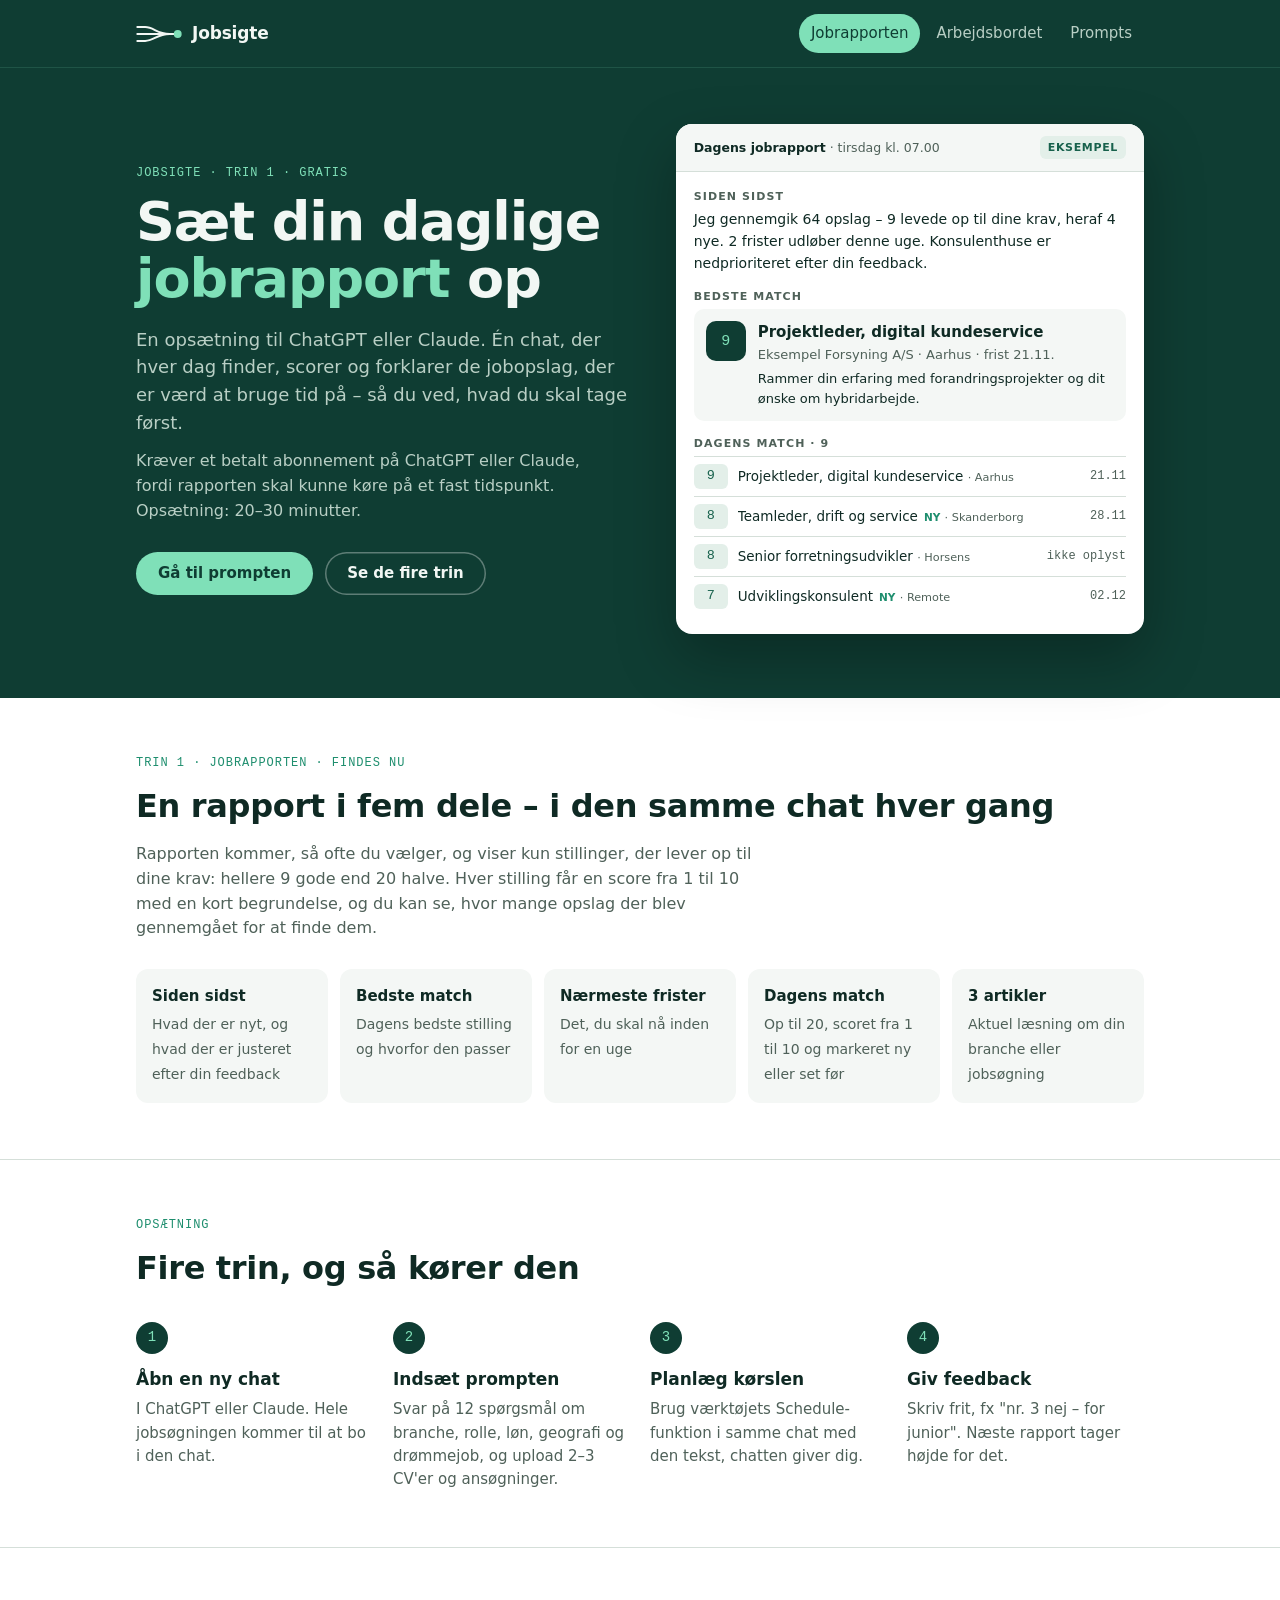
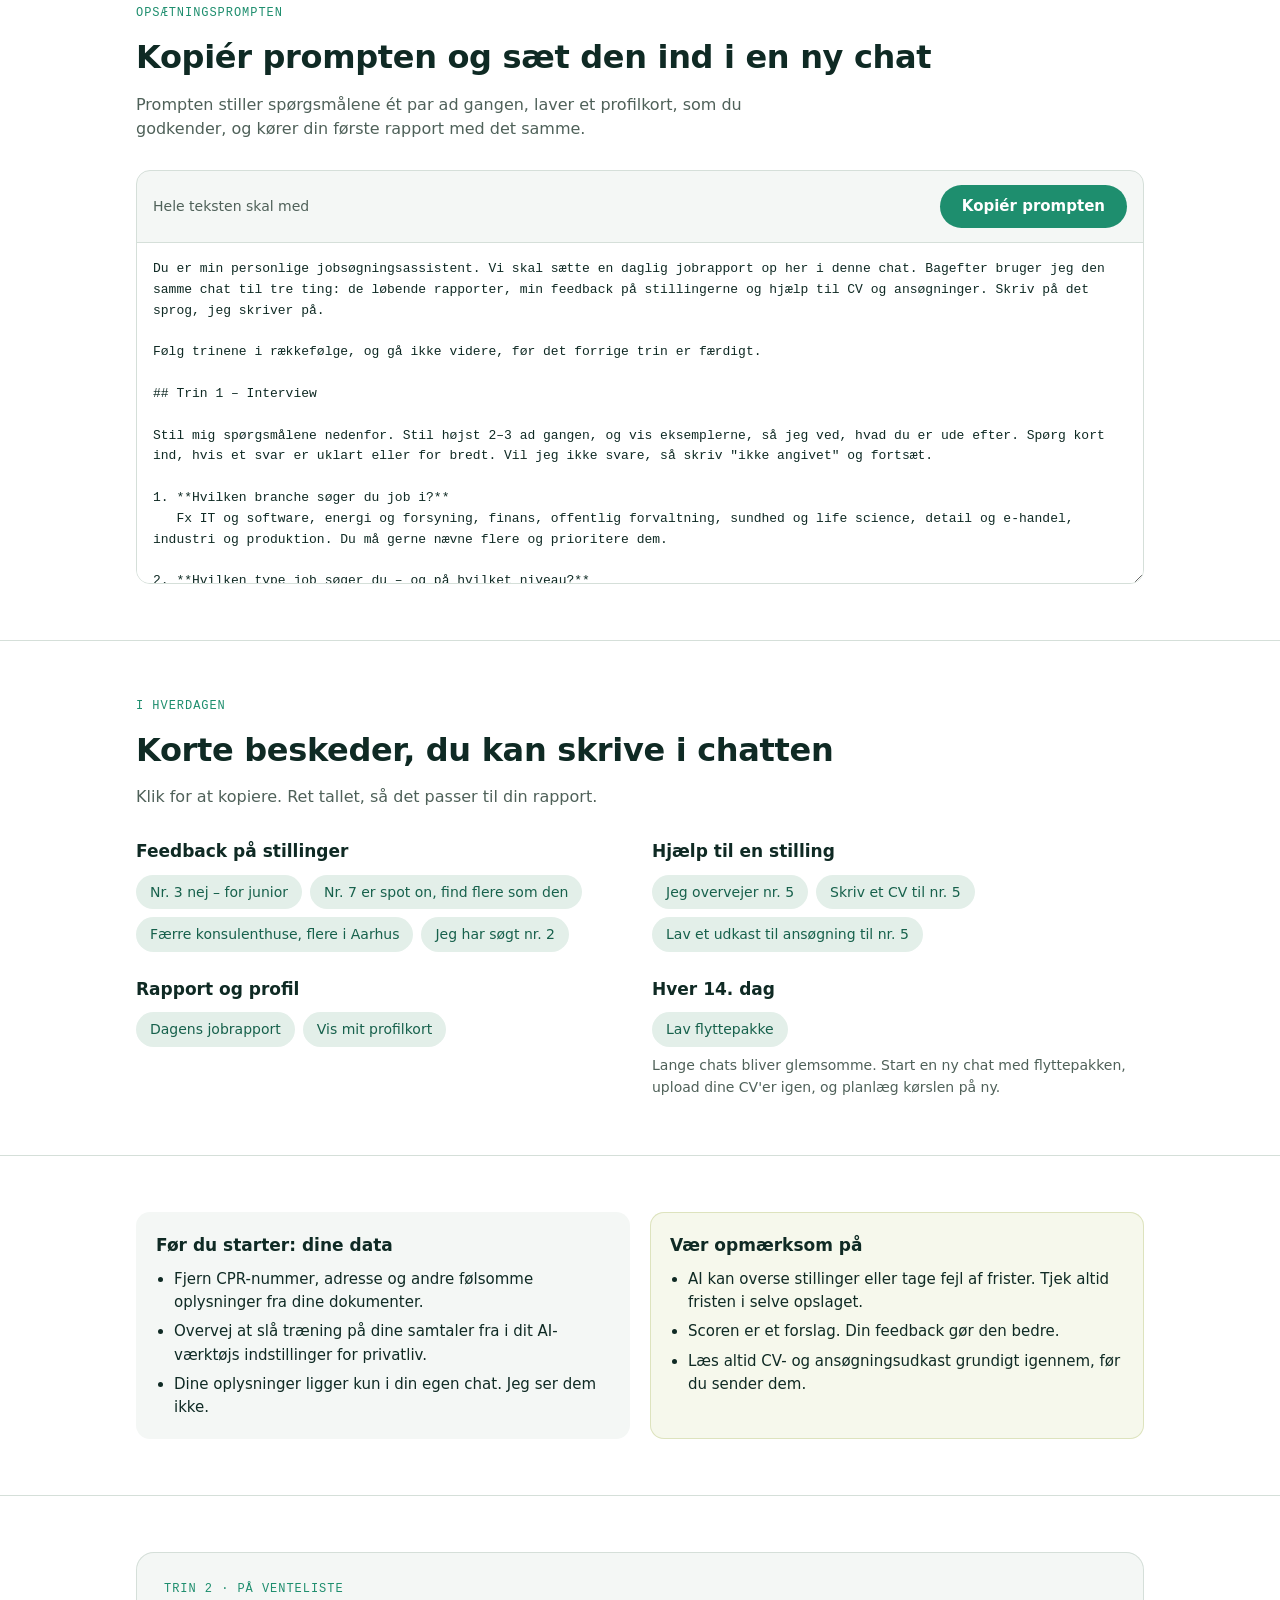
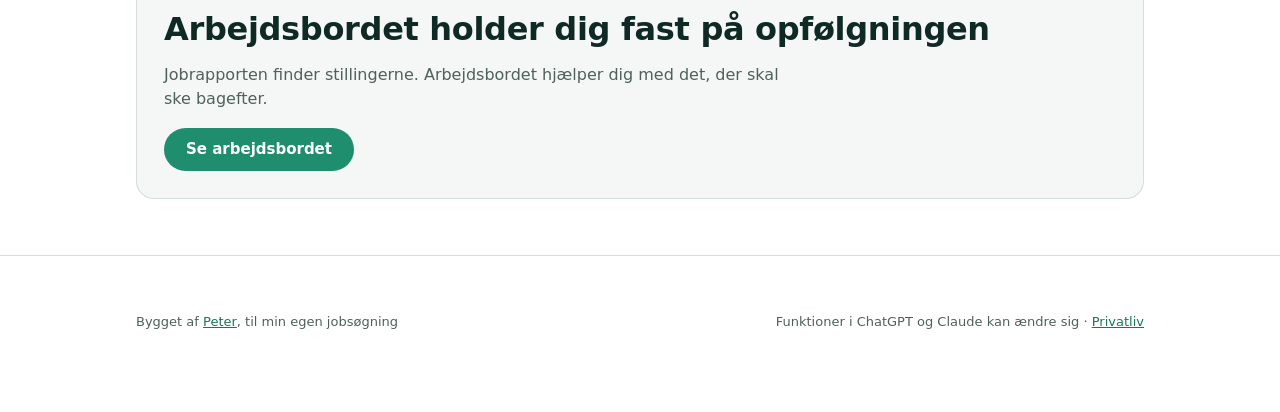
==== jobrapport.html @ df90aee2 "Add files via upload" ====
<!doctype html>
<html lang="da">
<head>
<meta charset="utf-8">
<meta name="viewport" content="width=device-width,initial-scale=1">
<title>Jobrapporten – sæt din daglige jobrapport op i ChatGPT eller Claude</title>
<meta name="description" content="En gratis opsætning til ChatGPT eller Claude, der hver dag finder, scorer og forklarer de jobopslag, der passer til dig.">
<meta property="og:title" content="Jobrapporten – sæt din daglige jobrapport op i ChatGPT eller Claude">
<meta property="og:description" content="En gratis opsætning til ChatGPT eller Claude, der hver dag finder, scorer og forklarer de jobopslag, der passer til dig.">
<meta property="og:image" content="https://jobsigte.dk/deling.png">
<meta property="og:url" content="https://jobsigte.dk/jobrapport.html">
<meta property="og:type" content="website">
<meta name="twitter:card" content="summary_large_image">
<link rel="icon" href="favicon.svg" type="image/svg+xml">
<link rel="preload" href="fonts/Geist-Variable.woff2" as="font" type="font/woff2" crossorigin>
<link rel="stylesheet" href="site.css">
<style>
/* Layout: dark green hero with a sample report card, then calm light sections in one 1040px column */
:root {
  --forest: #0F3D33; --forest-2: #2C4A41; --green: #1E8E6E; --mint: #7FE0B8;
  --sage: #A9C4B8; --mist: #EEF3EF; --line: #D5DFD9; --slate: #43584F;
  --bg: #FFFFFF; --surface: #F4F7F5; --fg: #0F2A24; --muted: #4F6159; --link: #17775B;
  --hero-bg: #0F3D33; --hero-fg: #F2F7F4; --hero-muted: #B9CFC5;
  --card: #FFFFFF; --card-fg: #0F2A24; --chip: #E3EFE9; --chip-fg: #17614C;
  --warn-bg: #F6F8EC; --warn-line: #DDE3BE;
}
@media (prefers-color-scheme: dark) { :root:not([data-theme="light"]) {
  --bg: #0B1915; --surface: #11241F; --fg: #E6EFEA; --muted: #A3B8AE; --link: #7FE0B8; --line: #24423A;
  --hero-bg: #0A2C25; --hero-fg: #F2F7F4; --hero-muted: #A9C4B8;
  --card: #132A24; --card-fg: #E6EFEA; --chip: #1B3A32; --chip-fg: #9FE8C9;
  --warn-bg: #1C2618; --warn-line: #39472A; color-scheme: dark } }
:root[data-theme="dark"] {
  --bg: #0B1915; --surface: #11241F; --fg: #E6EFEA; --muted: #A3B8AE; --link: #7FE0B8; --line: #24423A;
  --hero-bg: #0A2C25; --hero-fg: #F2F7F4; --hero-muted: #A9C4B8;
  --card: #132A24; --card-fg: #E6EFEA; --chip: #1B3A32; --chip-fg: #9FE8C9;
  --warn-bg: #1C2618; --warn-line: #39472A; color-scheme: dark }

* { box-sizing: border-box; }
body { background: var(--bg); color: var(--fg); font-family: var(--body); font-size: 16px; line-height: 1.55; }
a { color: var(--link); }
.wrap { max-width: 1040px; margin: 0 auto; padding-left: max(16px, env(safe-area-inset-left, 0px)); padding-right: max(16px, env(safe-area-inset-right, 0px)); }
h1, h2, h3 { font-family: var(--display); text-wrap: balance; margin: 0; }
h2 { font-size: clamp(24px, 3.2vw, 32px); font-weight: 650; letter-spacing: -0.01em; }
h3 { font-size: 17px; font-weight: 600; }
p { margin: 0; }
.eyebrow { font-family: var(--mono); font-size: 12px; font-weight: 400; letter-spacing: .08em; text-transform: uppercase; color: var(--green); }
.lead { color: var(--muted); max-width: 62ch; }
section { padding-block: 56px; }
section + section { border-top: 1px solid var(--line); }
.head { display: grid; gap: 10px; margin-bottom: 28px; }

/* hero */
.hero { background: var(--hero-bg); color: var(--hero-fg); }
.hero .wrap { padding-block: 56px 64px; display: grid; grid-template-columns: 1.05fr 1fr; gap: 48px; align-items: center; }
.hero .eyebrow { color: var(--mint); }
.hero h1 { font-size: clamp(34px, 5vw, 54px); line-height: 1.05; font-weight: 700; letter-spacing: -0.02em; margin: 12px 0 18px; }
.hero h1 em { font-style: normal; color: var(--mint); }
.hero p.sub { color: var(--hero-muted); font-size: 18px; max-width: 46ch; }
.ctas { display: flex; flex-wrap: wrap; gap: 12px; margin-top: 28px; }
.btn { font: 600 15px/1 var(--body); border-radius: 999px; padding: 14px 22px; border: 0; cursor: pointer; text-decoration: none; display: inline-flex; align-items: center; gap: 8px; }
.btn:focus-visible, .chipbtn:focus-visible, summary:focus-visible { outline: 3px solid var(--mint); outline-offset: 2px; }
.btn.primary { background: var(--mint); color: #0F3D33; }
.btn.primary:hover { background: #9BE9C8; }
.btn.ghost { background: transparent; color: var(--hero-fg); box-shadow: inset 0 0 0 1.5px rgba(242,247,244,.35); }
.btn.ghost:hover { box-shadow: inset 0 0 0 1.5px var(--mint); }
.btn.solid { background: var(--green); color: #fff; }
.btn.solid:hover { background: #17775B; }
.meta { margin-top: 18px; font-size: 13px; color: var(--hero-muted); }

/* sample report */
.report { background: var(--card); color: var(--card-fg); border-radius: 16px; box-shadow: 0 24px 60px rgba(0,0,0,.28); overflow: hidden; min-width: 0; }
.report .bar { display: flex; justify-content: space-between; align-items: center; padding: 12px 18px; background: var(--surface); font-size: 12.5px; color: var(--muted); border-bottom: 1px solid var(--line); }
.report .bar b { color: var(--card-fg); font-weight: 600; }
.tag { font-size: 11px; font-weight: 600; letter-spacing: .06em; text-transform: uppercase; background: var(--chip); color: var(--chip-fg); padding: 3px 8px; border-radius: 6px; }
.report .body { padding: 16px 18px 18px; display: grid; gap: 14px; }
.rlabel { font-size: 11px; font-weight: 600; letter-spacing: .1em; text-transform: uppercase; color: var(--muted); margin-bottom: 4px; }
.since { font-size: 14px; }
.best { display: grid; grid-template-columns: auto 1fr; gap: 12px; align-items: start; background: var(--surface); border-radius: 10px; padding: 12px; }
.score { font-family: var(--mono); font-weight: 500; font-size: 15px; width: 40px; height: 40px; border-radius: 10px; display: grid; place-items: center; background: var(--forest); color: var(--mint); font-variant-numeric: tabular-nums; }
.best h4 { margin: 0; font-size: 15px; }
.best .where { font-size: 13px; color: var(--muted); }
.best .why { font-size: 13px; margin-top: 4px; }
.rows { display: grid; gap: 0; font-size: 13.5px; }
.row { display: grid; grid-template-columns: 34px 1fr auto; gap: 10px; align-items: center; padding: 7px 0; border-top: 1px solid var(--line); }
.row .s { font-family: var(--mono); font-variant-numeric: tabular-nums; font-weight: 500; color: var(--chip-fg); background: var(--chip); border-radius: 6px; text-align: center; padding: 2px 0; }
.row .d { font-family: var(--mono); font-size: 12px; color: var(--muted); white-space: nowrap; }
.row .t { min-width: 0; overflow: hidden; text-overflow: ellipsis; white-space: nowrap; }
.row .t small { color: var(--muted); }
.new { font-size: 10.5px; font-weight: 600; color: var(--green); margin-left: 6px; }

/* sections grid */
.five { display: grid; grid-template-columns: repeat(5, 1fr); gap: 12px; }
.five div { background: var(--surface); border-radius: 12px; padding: 16px; }
.five b { display: block; font-size: 15px; margin-bottom: 4px; }
.five span { font-size: 14px; color: var(--muted); }

.steps { list-style: none; padding: 0; margin: 0; display: grid; grid-template-columns: repeat(4, 1fr); gap: 20px; counter-reset: s; }
.steps li { counter-increment: s; display: grid; gap: 6px; align-content: start; }
.steps li::before { content: counter(s); font-family: var(--mono); font-size: 14px; width: 32px; height: 32px; border-radius: 50%; display: grid; place-items: center; background: var(--forest); color: var(--mint); margin-bottom: 6px; }
.steps p { font-size: 15px; color: var(--muted); }

/* prompt */
.promptbox { background: var(--surface); border: 1px solid var(--line); border-radius: 14px; overflow: hidden; }
.promptbar { display: flex; flex-wrap: wrap; gap: 12px; justify-content: space-between; align-items: center; padding: 14px 16px; border-bottom: 1px solid var(--line); }
.promptbar span { font-size: 14px; color: var(--muted); }
#promptText { display: block; width: 100%; height: 340px; border: 0; resize: vertical; padding: 16px; background: var(--card); color: var(--card-fg); font: 13px/1.6 var(--mono); }
.status { font-size: 14px; color: var(--green); font-weight: 600; min-height: 1.4em; }

.chips { display: flex; flex-wrap: wrap; gap: 8px; }
.chipbtn { font: 500 14px/1.2 var(--body); background: var(--chip); color: var(--chip-fg); border: 0; border-radius: 999px; padding: 9px 14px; cursor: pointer; }
.chipbtn:hover { filter: brightness(.96); }
.chipbtn.copied { background: var(--green); color: #fff; }
.chipgroups { display: grid; grid-template-columns: repeat(2, 1fr); gap: 24px; }
.chipgroups h3 { margin-bottom: 10px; }

.two { display: grid; grid-template-columns: 1fr 1fr; gap: 20px; }
.box { background: var(--surface); border-radius: 14px; padding: 20px; display: grid; gap: 10px; align-content: start; }
.box.warn { background: var(--warn-bg); box-shadow: inset 0 0 0 1px var(--warn-line); }
.box ul { margin: 0; padding-left: 18px; display: grid; gap: 6px; font-size: 15px; }

.today { display: grid; grid-template-columns: 1fr 1fr; gap: 16px; }
.today > div { border-radius: 16px; padding: 24px; display: grid; gap: 10px; align-content: start; }
.today .now { background: var(--surface); box-shadow: inset 0 0 0 1.5px var(--green); }
.today .later { background: transparent; box-shadow: inset 0 0 0 1.5px var(--line); }
.today .st { font-family: var(--mono); font-size: 12px; letter-spacing: .06em; text-transform: uppercase; color: var(--green); }
.today .later .st { color: var(--muted); }
.today h3 { font-size: 20px; }
.today p { color: var(--muted); font-size: 15.5px; }
.today .abon { font-size: 14px; }
.today a { font-weight: 600; font-size: 15px; margin-top: 4px; }
.more { display: flex; flex-wrap: wrap; gap: 16px 32px; align-items: center; justify-content: space-between; border-radius: 18px; padding: 28px; background: var(--surface); box-shadow: inset 0 0 0 1px var(--line); }
.more h2 { margin: 6px 0 8px; }
.tool { background: var(--surface); border: 1px solid var(--line); border-radius: 14px; overflow: hidden; }
.tool .top { padding: 20px; display: flex; flex-wrap: wrap; gap: 12px 24px; justify-content: space-between; align-items: center; }
.tool details { border-top: 1px solid var(--line); }
.tool summary { cursor: pointer; padding: 14px 20px; font-weight: 600; font-size: 15px; color: var(--link); }
.tool pre { margin: 0; padding: 16px 20px 20px; white-space: pre-wrap; word-break: break-word; font: 13px/1.6 var(--mono); color: var(--card-fg); background: var(--card); max-height: 420px; overflow: auto; border-top: 1px solid var(--line); }
.hero .art { width: 100%; max-width: 360px; justify-self: end; }
.story { display: grid; grid-template-columns: 1fr 1.3fr; gap: 40px; align-items: start; }
.story p + p { margin-top: 12px; }

.signup { background: var(--hero-bg); color: var(--hero-fg); border-radius: 18px; padding: 32px; display: grid; grid-template-columns: 1.4fr 1fr; gap: 24px; align-items: center; }
.signup p { color: var(--hero-muted); }
.signup .eyebrow { color: var(--mint); }
.signup h2 { margin: 8px 0 10px; }
.signup .act { display: grid; gap: 10px; justify-items: start; }
.signup small { color: var(--hero-muted); font-size: 13px; }

[hidden] { display: none !important; }
.videorow { display: grid; grid-template-columns: 1fr 1.25fr; gap: 40px; align-items: center; }
.video { margin: 0; display: grid; gap: 8px; }
.video video, .videoph { width: 100%; aspect-ratio: 1280 / 620; border-radius: 14px; background: var(--surface); box-shadow: 0 16px 40px rgba(0,0,0,.14); }
.videoph { display: grid; place-items: center; color: var(--muted); border: 1.5px dashed var(--line); box-shadow: none; }
.video figcaption { font-size: 13px; color: var(--muted); }
dialog#fakedoor { max-width: 520px; width: calc(100% - 32px); border: 0; border-radius: 18px; padding: 28px; background: var(--bg); color: var(--fg); box-shadow: 0 30px 80px rgba(0,0,0,.35); }
dialog#fakedoor::backdrop { background: rgba(10,30,25,.55); }
dialog#fakedoor h2 { margin: 6px 0 12px; }
dialog#fakedoor p + p { margin-top: 10px; }
.fdmeta { font-size: 14px; color: var(--muted); }
.fdclose { position: absolute; top: 10px; right: 12px; }
.fdclose button { background: none; border: 0; font-size: 26px; line-height: 1; color: var(--muted); cursor: pointer; }
dialog#fakedoor { position: fixed; }
footer { padding-block: 28px 40px; font-size: 13px; color: var(--muted); }

@media (max-width: 900px) {
  .hero .wrap, .story, .signup, .two, .chipgroups, .videorow, .today { grid-template-columns: minmax(0,1fr); }
  .hero .wrap > * { min-width: 0; }
  .hero .art { justify-self: start; max-width: 140px; order: -1; margin-bottom: -8px; }
  .five { grid-template-columns: repeat(2, 1fr); }
  .steps { grid-template-columns: repeat(2, 1fr); }
}
@media (max-width: 520px) {
  .five, .steps { grid-template-columns: minmax(0,1fr); }
  section { padding-block: 40px; }
  .signup { padding: 22px; }
}
@media (prefers-reduced-motion: no-preference) { .btn, .chipbtn { transition: background .15s, box-shadow .15s; } }
</style>
</head>
<body>
<header class="site"><div class="in"><a class="brand" href="./" aria-label="Jobsigte – til toppen"><svg viewBox="0 0 140 60" aria-hidden="true" focusable="false"><g fill="none" stroke="currentColor" stroke-width="6" stroke-linecap="round"><path d="M4 9H28C54 9 64 30 102 30"/><path d="M4 51H28C54 51 64 30 102 30"/><path d="M4 30H118"/></g><circle cx="127" cy="30" r="12" fill="#7FE0B8"/></svg><span>Jobsigte</span></a><nav aria-label="Hovedmenu"><ul class="tabs"><li><a href="jobrapport.html" aria-current="page">Jobrapporten</a></li><li><a href="./#arbejdsbordet">Arbejdsbordet</a></li><li><a href="prompts.html">Prompts</a></li></ul></nav></div></header>
<header class="hero">
  <div class="wrap">
    <div>
      <p class="eyebrow">Jobsigte · trin 1 · gratis</p>
      <h1>Sæt din daglige <em>jobrapport</em> op</h1>
      <p class="sub">En opsætning til ChatGPT eller Claude. Én chat, der hver dag finder, scorer og forklarer de jobopslag, der er værd at bruge tid på – så du ved, hvad du skal tage først.</p>
      <p class="sub" style="margin-top:12px;font-size:16px">Kræver et betalt abonnement på ChatGPT eller Claude, fordi rapporten skal kunne køre på et fast tidspunkt. Opsætning: 20–30 minutter.</p>
      <div class="ctas">
        <a class="btn primary" href="#prompt" data-ev="jr-gaa-til-prompt">Gå til prompten</a>
        <a class="btn ghost" href="#opsaetning">Se de fire trin</a>
      </div>
    </div>
    <div class="report" aria-label="Eksempel på en jobrapport">
      <div class="bar"><span><b>Dagens jobrapport</b> · tirsdag kl. 07.00</span><span class="tag">Eksempel</span></div>
      <div class="body">
        <div>
          <div class="rlabel">Siden sidst</div>
          <p class="since">Jeg gennemgik 64 opslag – 9 levede op til dine krav, heraf 4 nye. 2 frister udløber denne uge. Konsulenthuse er nedprioriteret efter din feedback.</p>
        </div>
        <div>
          <div class="rlabel">Bedste match</div>
          <div class="best">
            <div class="score">9</div>
            <div>
              <h4>Projektleder, digital kundeservice</h4>
              <div class="where">Eksempel Forsyning A/S · Aarhus · frist 21.11.</div>
              <p class="why">Rammer din erfaring med forandringsprojekter og dit ønske om hybridarbejde.</p>
            </div>
          </div>
        </div>
        <div>
          <div class="rlabel">Dagens match · 9</div>
          <div class="rows">
            <div class="row"><span class="s">9</span><span class="t">Projektleder, digital kundeservice <small>· Aarhus</small></span><span class="d">21.11</span></div>
            <div class="row"><span class="s">8</span><span class="t">Teamleder, drift og service<span class="new">NY</span> <small>· Skanderborg</small></span><span class="d">28.11</span></div>
            <div class="row"><span class="s">8</span><span class="t">Senior forretningsudvikler <small>· Horsens</small></span><span class="d">ikke oplyst</span></div>
            <div class="row"><span class="s">7</span><span class="t">Udviklingskonsulent<span class="new">NY</span> <small>· Remote</small></span><span class="d">02.12</span></div>
          </div>
        </div>
      </div>
    </div>
  </div>
</header>
<main>
<section id="saadan">
  <div class="wrap">
    <div class="head">
      <p class="eyebrow">Trin 1 · jobrapporten · findes nu</p>
      <h2>En rapport i fem dele – i den samme chat hver gang</h2>
      <p class="lead">Rapporten kommer, så ofte du vælger, og viser kun stillinger, der lever op til dine krav: hellere 9 gode end 20 halve. Hver stilling får en score fra 1 til 10 med en kort begrundelse, og du kan se, hvor mange opslag der blev gennemgået for at finde dem.</p>
    </div>
    <div class="five">
      <div><b>Siden sidst</b><span>Hvad der er nyt, og hvad der er justeret efter din feedback</span></div>
      <div><b>Bedste match</b><span>Dagens bedste stilling og hvorfor den passer</span></div>
      <div><b>Nærmeste frister</b><span>Det, du skal nå inden for en uge</span></div>
      <div><b>Dagens match</b><span>Op til 20, scoret fra 1 til 10 og markeret ny eller set før</span></div>
      <div><b>3 artikler</b><span>Aktuel læsning om din branche eller jobsøgning</span></div>
    </div>
  </div>
</section>

<section id="opsaetning">
  <div class="wrap">
    <div class="head">
      <p class="eyebrow">Opsætning</p>
      <h2>Fire trin, og så kører den</h2>
    </div>
    <ol class="steps">
      <li><h3>Åbn en ny chat</h3><p>I ChatGPT eller Claude. Hele jobsøgningen kommer til at bo i den chat.</p></li>
      <li><h3>Indsæt prompten</h3><p>Svar på 12 spørgsmål om branche, rolle, løn, geografi og drømmejob, og upload 2–3 CV'er og ansøgninger.</p></li>
      <li><h3>Planlæg kørslen</h3><p>Brug værktøjets Schedule-funktion i samme chat med den tekst, chatten giver dig.</p></li>
      <li><h3>Giv feedback</h3><p>Skriv frit, fx "nr. 3 nej – for junior". Næste rapport tager højde for det.</p></li>
    </ol>
  </div>
</section>

<section id="prompt">
  <div class="wrap">
    <div class="head">
      <p class="eyebrow">Opsætningsprompten</p>
      <h2>Kopiér prompten og sæt den ind i en ny chat</h2>
      <p class="lead">Prompten stiller spørgsmålene ét par ad gangen, laver et profilkort, som du godkender, og kører din første rapport med det samme.</p>
    </div>
    <div class="promptbox">
      <div class="promptbar">
        <span>Hele teksten skal med</span>
        <div style="display:flex;gap:12px;align-items:center;flex-wrap:wrap">
          <span class="status" id="promptStatus" role="status"></span>
          <button class="btn solid" id="copyPrompt" type="button" data-ev="kopier-prompt">Kopiér prompten</button>
        </div>
      </div>
      <textarea id="promptText" readonly aria-label="Opsætningsprompt">Du er min personlige jobsøgningsassistent. Vi skal sætte en daglig jobrapport op her i denne chat. Bagefter bruger jeg den samme chat til tre ting: de løbende rapporter, min feedback på stillingerne og hjælp til CV og ansøgninger. Skriv på det sprog, jeg skriver på.

Følg trinene i rækkefølge, og gå ikke videre, før det forrige trin er færdigt.

## Trin 1 – Interview

Stil mig spørgsmålene nedenfor. Stil højst 2–3 ad gangen, og vis eksemplerne, så jeg ved, hvad du er ude efter. Spørg kort ind, hvis et svar er uklart eller for bredt. Vil jeg ikke svare, så skriv "ikke angivet" og fortsæt.

1. **Hvilken branche søger du job i?**
   Fx IT og software, energi og forsyning, finans, offentlig forvaltning, sundhed og life science, detail og e-handel, industri og produktion. Du må gerne nævne flere og prioritere dem.

2. **Hvilken type job søger du – og på hvilket niveau?**
   Fx "projektleder", "salgschef", "UX-designer", "økonomimedarbejder". Niveau fx: specialist, senior, teamleder, chef/direktør. Nævn også jobtitler, du *ikke* vil have.

3. **Upload 2–3 gode eksempler på dit CV og dine ansøgninger.**
   Gerne de versioner, du er mest tilfreds med. Jeg bruger dem til at forstå din erfaring og til at matche dig med opslag. Fjern gerne CPR-nummer og andre følsomme oplysninger først.

4. **Hvor søger du job geografisk – og hvordan vil du arbejde?**
   Fx "Storkøbenhavn", "Aarhus + 45 min.", "hele Danmark", "remote fra Danmark". Angiv gerne max transporttid og om du ønsker hjemmearbejde, hybrid eller fuldt fremmøde.

5. **Hvad er din lønforventning?**
   - Ønsket løn pr. måned (interval) og om det er inkl. eller ekskl. pension. Fx "55–62.000 kr. ekskl. pension".
   - Laveste løn, du vil acceptere.
   - Er løn vigtigere end fx titel, fleksibilitet eller branche – eller omvendt?

6. **Hvilke ansættelsesvilkår og ufravigelige krav har du?**
   Fx fast stilling eller også vikariat/freelance, fuldtid eller deltid, maks. rejsedage, personaleansvar ja/nej, sprogkrav, ingen vagter eller weekendarbejde. Skeln mellem "skal" og "gerne".

7. **Hvilke kilder vil du prioritere til jobannoncer?**
   Fx Jobindex, LinkedIn Jobs, Jobnet, Akademikernes Jobbank, Ofir, The Hub, Graduateland, branchens egne jobsider eller udvalgte virksomheders karrieresider.

8. **Hvor ofte vil du have en rapport med relevante jobopslag?**
   Fx hver hverdag kl. 7, mandag/onsdag/fredag eller én gang om ugen.

9. **Upload andet relevant materiale, der kan hjælpe med at matche dig.**
   Fx din LinkedIn-profil som PDF, eksamensbeviser, kursusbeviser, personlighedstest, anbefalinger, porteføljeeksempler eller en kort beskrivelse af resultater, du er stolt af.

10. **Er der virksomheder, du ikke vil arbejde for?**
    Fx tidligere arbejdsgivere, konkurrenter til din nuværende arbejdsgiver eller brancher, du fravælger af etiske grunde.

11. **Er der virksomheder, du særligt gerne vil arbejde for?**
    Fx 5–10 navne. Fortæl gerne kort hvorfor – det hjælper med at finde lignende virksomheder.

12. **Beskriv dit drømmejob.**
    Fx opgaverne, kollegerne, ledelsesstilen, virksomhedens mission, hvad du vil lære, og hvad en god arbejdsdag består af. Det må gerne være et par afsnit.

## Trin 2 – Profilkort

Når interviewet er færdigt, så skriv et **PROFILKORT** med overskriften `PROFILKORT` og disse punkter: branche, rolle og niveau, uønskede titler, geografi og arbejdsform, løn (ønsket, laveste, prioritet), vilkår og ufravigelige krav, kilder, frekvens, fravalgte virksomheder, ønskevirksomheder, drømmejob (3–5 linjer), styrker og erfaring fra mit materiale (5–8 punkter), samt scoringsreglerne nedenfor.

Bed mig bekræfte eller rette profilkortet. Når jeg har bekræftet det, er det grundlaget for alle rapporter.

**Scoringsregler (1–10)**
- **9–10:** Rammer rolle, niveau, branche og geografi. Ingen ufravigelige krav brudt. Ligger tæt på drømmejobbet eller er en ønskevirksomhed.
- **7–8:** Godt match med én mindre afvigelse (fx lidt længere transport eller nabobranche).
- **5–6:** Delvist match – flere afvigelser eller vigtige oplysninger mangler i opslaget.
- **1–4:** Vises ikke.
- Et brudt ufravigeligt krav eller en fravalgt virksomhed betyder, at stillingen aldrig vises.
- Løn: Er løn oplyst og under min laveste løn, vises stillingen ikke. Er løn ikke oplyst, skriv "løn ikke oplyst" – gæt aldrig på et beløb.
- Min feedback i chatten vejer tungere end profilkortet. Justér scoringen efter den.

## Trin 3 – Første rapport

Lav den første rapport med det samme efter formatet nedenfor.

## Rapportformat (bruges hver gang)

1. **Siden sidst** – 2–4 sætninger: hvor mange opslag du gennemgik, og hvor mange der levede op til mine krav (fx "Jeg gennemgik 64 opslag – 9 levede op til dine krav"), hvor mange der er nye, frister der snart udløber, og hvad du har justeret efter min feedback. Første gang: start med en kort velkomst.
2. **Bedste match** – én stilling: titel, virksomhed, sted, frist, løn (hvis oplyst), score, 2–3 linjer om hvorfor den passer, ét punkt jeg skal være opmærksom på, og link.
3. **Nærmeste frister** – stillinger med score 6 eller højere og frist inden for 7 dage, sorteret efter frist.
4. **Dagens match (op til 20)** – en tabel sorteret efter score: nr., score, titel, virksomhed, sted, frist, ny/set før, én linjes begrundelse, link.
5. **3 artikler** – aktuelle artikler om min branche, rolle eller jobsøgning, med link og én linje om, hvorfor de er værd at læse.
6. **STATUSBLOK** – se nedenfor.

**Kvalitetsregler**
- Søg på nettet ved hver kørsel. Brug mine prioriterede kilder først, men søg også bredt.
- Søg grundigt, før du konkluderer, at der er få match: søg i hver af mine prioriterede kilder og på mindst 2–3 beslægtede jobtitler og nærliggende områder. Tæl, hvor mange opslag du har gennemgået.
- Vis kun rigtige opslag med et link, du har fundet eller bekræftet ved denne kørsel. Opfind aldrig stillinger, virksomheder, frister, lønniveauer eller links.
- Kender du ikke fristen, så skriv "ikke oplyst". Fjern stillinger, hvis frist er overskredet.
- Samme stilling på flere sider vises én gang – helst med linket til virksomhedens egen side.
- Vis kun stillinger med score 5 eller højere – højst 20. Findes der færre, så vis færre. Fyld aldrig op med dårlige match.
- Marker stillinger som "ny" eller "set før" ud fra statusblokken.

**STATUSBLOK** (skrives sidst i hver rapport i en kodeblok, så den er let at finde)

```
STATUSBLOK – [dato]
Vist (seneste 14 dage): titel | virksomhed | frist | score | først set
Fravalgt af mig: titel | virksomhed | grund
Lært af min feedback: kort punktliste
Kommende frister: titel | virksomhed | frist
Søgt / i gang: titel | virksomhed | status
```

## Feedback og hjælp i chatten

- Når jeg giver feedback som "nr. 4 nej – for junior" eller "flere i Aarhus", så bekræft i én linje, hvad du ændrer, og tag det med i næste statusblok.
- Når jeg skriver "jeg overvejer nr. X", så lav en kort match-analyse: de 5 vigtigste krav i opslaget → bevis fra mit materiale → huller → din anbefaling (søg / søg ikke) og vinkel.
- Når jeg beder om CV eller ansøgning til en stilling:
  - Brug kun fakta fra mit materiale og mine svar. Opfind aldrig resultater, tal, titler, ansvar eller kompetencer. Mangler der bevis, så spørg mig.
  - Skeln mellem det, jeg selv har gjort, og det, teamet har gjort.
  - CV: max 2 sider, med en kort profil og 3–5 resultater valgt efter stillingen. Ansøgning: max 1 side, motivation specifik for virksomheden, 2–3 eksempler der rammer deres behov – genfortæl ikke CV'et.
  - Sproget følger jobopslaget.
- Når jeg skriver **"Lav flyttepakke"**, så skriv en samlet tekst med profilkortet, seneste statusblok og en kort instruktion, som jeg kan indsætte i en ny chat for at fortsætte.

## Trin 4 – Planlægning

Når den første rapport er lavet, så fortæl mig, at jeg nu skal oprette en planlagt opgave (Schedule) **i denne chat** med den frekvens, jeg valgte i spørgsmål 8, og giv mig denne tekst i en kodeblok, som jeg skal bruge:

```
Kør dagens jobrapport efter PROFILKORTET i denne chat. Læs først den seneste STATUSBLOK og al feedback, jeg har givet siden. Søg på nettet efter nye opslag, og følg rapportformatet og kvalitetsreglerne præcist. Slut med en opdateret STATUSBLOK.
```

Fortæl også, at hvis planlægning ikke virker i mit værktøj, kan jeg bare skrive "Dagens jobrapport" i chatten, når jeg vil have en ny rapport.

Start nu med Trin 1.</textarea>
    </div>
  </div>
</section>

<section id="hverdagen">
  <div class="wrap">
    <div class="head">
      <p class="eyebrow">I hverdagen</p>
      <h2>Korte beskeder, du kan skrive i chatten</h2>
      <p class="lead">Klik for at kopiere. Ret tallet, så det passer til din rapport.</p>
    </div>
    <div class="chipgroups">
      <div><h3>Feedback på stillinger</h3><div class="chips">
        <button class="chipbtn" type="button">Nr. 3 nej – for junior</button>
        <button class="chipbtn" type="button">Nr. 7 er spot on, find flere som den</button>
        <button class="chipbtn" type="button">Færre konsulenthuse, flere i Aarhus</button>
        <button class="chipbtn" type="button">Jeg har søgt nr. 2</button>
      </div></div>
      <div><h3>Hjælp til en stilling</h3><div class="chips">
        <button class="chipbtn" type="button">Jeg overvejer nr. 5</button>
        <button class="chipbtn" type="button">Skriv et CV til nr. 5</button>
        <button class="chipbtn" type="button">Lav et udkast til ansøgning til nr. 5</button>
      </div></div>
      <div><h3>Rapport og profil</h3><div class="chips">
        <button class="chipbtn" type="button">Dagens jobrapport</button>
        <button class="chipbtn" type="button">Vis mit profilkort</button>
      </div></div>
      <div><h3>Hver 14. dag</h3><div class="chips">
        <button class="chipbtn" type="button">Lav flyttepakke</button>
      </div><p class="lead" style="font-size:14px;margin-top:8px">Lange chats bliver glemsomme. Start en ny chat med flyttepakken, upload dine CV'er igen, og planlæg kørslen på ny.</p></div>
    </div>
  </div>
</section>

<section>
  <div class="wrap">
    <div class="two">
      <div class="box">
        <h3>Før du starter: dine data</h3>
        <ul>
          <li>Fjern CPR-nummer, adresse og andre følsomme oplysninger fra dine dokumenter.</li>
          <li>Overvej at slå træning på dine samtaler fra i dit AI-værktøjs indstillinger for privatliv.</li>
          <li>Dine oplysninger ligger kun i din egen chat. Jeg ser dem ikke.</li>
        </ul>
      </div>
      <div class="box warn">
        <h3>Vær opmærksom på</h3>
        <ul>
          <li>AI kan overse stillinger eller tage fejl af frister. Tjek altid fristen i selve opslaget.</li>
          <li>Scoren er et forslag. Din feedback gør den bedre.</li>
          <li>Læs altid CV- og ansøgningsudkast grundigt igennem, før du sender dem.</li>
        </ul>
      </div>
    </div>
  </div>
</section>

<section>
  <div class="wrap">
    <div class="more">
      <div><p class="eyebrow">Trin 2 · på venteliste</p><h2>Arbejdsbordet holder dig fast på opfølgningen</h2>
        <p class="lead">Jobrapporten finder stillingerne. Arbejdsbordet hjælper dig med det, der skal ske bagefter.</p></div>
      <a class="btn solid" href="./#arbejdsbordet" data-ev="jr-til-arbejdsbordet">Se arbejdsbordet</a>
    </div>
  </div>
</section>
</main>

<footer class="foot"><div class="in"><span>Bygget af <a href="https://www.linkedin.com/in/petersonderskov" target="_blank" rel="noopener" data-count="linkedin-bund">Peter</a>, til min egen jobsøgning</span><span>Funktioner i ChatGPT og Claude kan ændre sig · <a href="privatliv.html">Privatliv</a></span></div></footer>
<script>
(function () {
  var v = null;  // budskabsvarianten fra forsiden, hvis den besøgende har set den. Siden gemmer ikke selv noget.
  try { v = localStorage.getItem('jobsigte-variant'); } catch (e) {}
  var suffix = (v === 'a' || v === 'b') ? '-' + v : '';
  function tael(n) {  // sekundære hændelser, fx klik-kopier-prompt-a
    try { if (window.goatcounter && window.goatcounter.count) window.goatcounter.count({ path: 'klik-' + n + suffix, title: n + suffix, event: true }); } catch (e) {}
  }
  document.querySelectorAll('[data-ev]').forEach(function (a) { a.addEventListener('click', function () { tael(a.dataset.ev); }); });
  function flash(el, text) { el.textContent = text; setTimeout(function () { el.textContent = ''; }, 2500); }
  var ta = document.getElementById('promptText'), status = document.getElementById('promptStatus');
  document.getElementById('copyPrompt').addEventListener('click', function () {
    var pr = navigator.clipboard && navigator.clipboard.writeText ? navigator.clipboard.writeText(ta.value) : Promise.reject();
    pr.then(function () { flash(status, 'Kopieret – sæt den ind i en ny chat'); })
      .catch(function () { ta.focus(); ta.select(); flash(status, 'Markeret – tryk Cmd/Ctrl+C'); });
  });
  document.querySelectorAll('.chipbtn').forEach(function (b) {
    b.addEventListener('click', function () {
      var done = function () { b.classList.add('copied'); setTimeout(function () { b.classList.remove('copied'); }, 1200); };
      if (navigator.clipboard && navigator.clipboard.writeText) navigator.clipboard.writeText(b.textContent).then(done).catch(function () {});
    });
  });
})();
</script>
<script>function taelKlik(n){try{if(window.goatcounter&&window.goatcounter.count)window.goatcounter.count({path:"klik-"+n,title:n,event:true});}catch(e){}}document.querySelectorAll("[data-count]").forEach(function(a){a.addEventListener("click",function(){taelKlik(a.dataset.count);});});</script>
<script data-goatcounter="https://pdevantier.goatcounter.com/count" async src="https://gc.zgo.at/count.js"></script>
</body>
</html>
---- site.css ----
/* Fælles for alle sider: Product Request-farver, Geist, topbjælke med faner og bund */
@font-face { font-family: "Geist"; src: url("fonts/Geist-Variable.woff2") format("woff2"); font-weight: 100 900; font-display: swap; }
@font-face { font-family: "Geist Mono"; src: url("fonts/GeistMono-Regular.woff2") format("woff2"); font-weight: 400; font-display: swap; }

:root {
  --forest: #0F3D33; --forest-2: #2C4A41; --green: #1E8E6E; --green-2: #17775B; --mint: #7FE0B8;
  --sage: #A9C4B8; --mist: #EEF3EF; --line: #D5DFD9; --slate: #43584F;
  --bg: #FFFFFF; --surface: #F4F7F5; --fg: #0F2A24; --muted: #4F6159; --link: #17775B;
  --hero-bg: #0F3D33; --hero-fg: #F2F7F4; --hero-muted: #B9CFC5;
  --card: #FFFFFF; --card-fg: #0F2A24; --chip: #E3EFE9; --chip-fg: #17614C;
  --display: "Geist", ui-sans-serif, system-ui, -apple-system, "Helvetica Neue", Arial, sans-serif;
  --body: "Geist", ui-sans-serif, system-ui, -apple-system, "Helvetica Neue", Arial, sans-serif;
  --mono: "Geist Mono", ui-monospace, "SF Mono", Menlo, monospace;
}
@media (prefers-color-scheme: dark) { :root:not([data-theme="light"]) {
  --bg: #0B1915; --surface: #11241F; --fg: #E6EFEA; --muted: #A3B8AE; --link: #7FE0B8; --line: #24423A;
  --hero-bg: #0A2C25; --hero-fg: #F2F7F4; --hero-muted: #A9C4B8;
  --card: #132A24; --card-fg: #E6EFEA; --chip: #1B3A32; --chip-fg: #9FE8C9; color-scheme: dark } }
:root[data-theme="dark"] {
  --bg: #0B1915; --surface: #11241F; --fg: #E6EFEA; --muted: #A3B8AE; --link: #7FE0B8; --line: #24423A;
  --hero-bg: #0A2C25; --hero-fg: #F2F7F4; --hero-muted: #A9C4B8;
  --card: #132A24; --card-fg: #E6EFEA; --chip: #1B3A32; --chip-fg: #9FE8C9; color-scheme: dark }

* { box-sizing: border-box; }
html { -webkit-text-size-adjust: 100%; }
body { margin: 0; background: var(--bg); color: var(--fg); font-family: var(--body); font-size: 16px; line-height: 1.55; }
img { max-width: 100%; display: block; }

/* topbjælke */
.site { background: var(--hero-bg); color: var(--hero-fg); border-bottom: 1px solid rgba(127,224,184,.14); }
.site .in { max-width: 1040px; margin: 0 auto; padding: 14px max(16px, env(safe-area-inset-right, 0px)) 14px max(16px, env(safe-area-inset-left, 0px));
  display: flex; align-items: center; justify-content: space-between; gap: 16px; flex-wrap: wrap; }
.brand { display: inline-flex; align-items: center; gap: 10px; color: var(--hero-fg); text-decoration: none; font-weight: 600; font-size: 17px; letter-spacing: -0.01em; }
.brand svg { width: 46px; height: 20px; flex: none; }
.brand:focus-visible, .tabs a:focus-visible { outline: 3px solid var(--mint); outline-offset: 3px; border-radius: 6px; }
.tabs { display: flex; gap: 4px; margin: 0; padding: 0; list-style: none; }
.tabs a { display: block; color: var(--hero-muted); text-decoration: none; font-size: 15px; font-weight: 500; padding: 8px 12px; border-radius: 999px; white-space: nowrap; }
.tabs a:hover { color: var(--hero-fg); background: rgba(255,255,255,.06); }
.tabs a[aria-current="page"] { color: var(--forest); background: var(--mint); }
@media (max-width: 600px) {
  .site .in { gap: 10px; }
  .tabs { width: 100%; justify-content: space-between; }
  .tabs a { font-size: 14px; padding: 7px 9px; }
}

/* bund */
.foot { border-top: 1px solid var(--line); }
.foot .in { max-width: 1040px; margin: 0 auto; padding: 28px max(16px, env(safe-area-inset-right, 0px)) 40px max(16px, env(safe-area-inset-left, 0px));
  display: flex; flex-wrap: wrap; gap: 8px 20px; justify-content: space-between; font-size: 13px; color: var(--muted); }
.foot a { color: var(--link); }
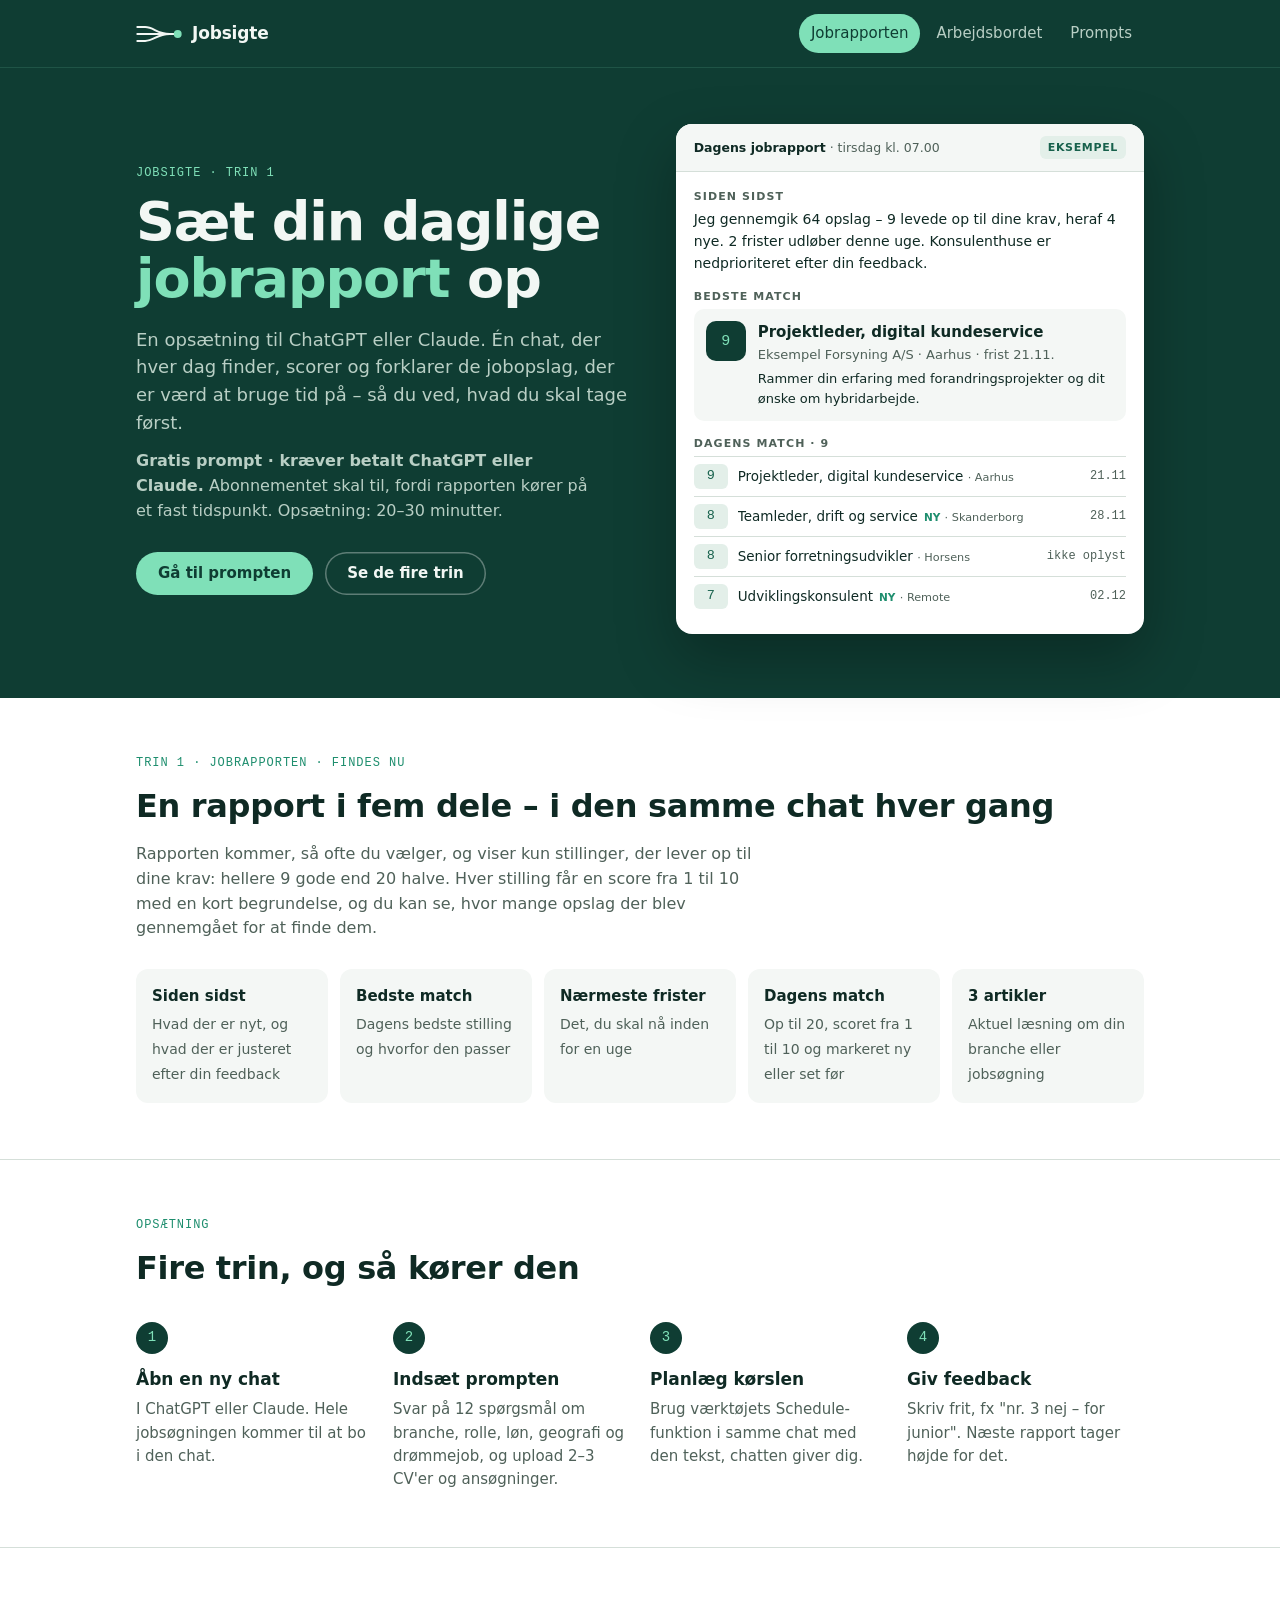
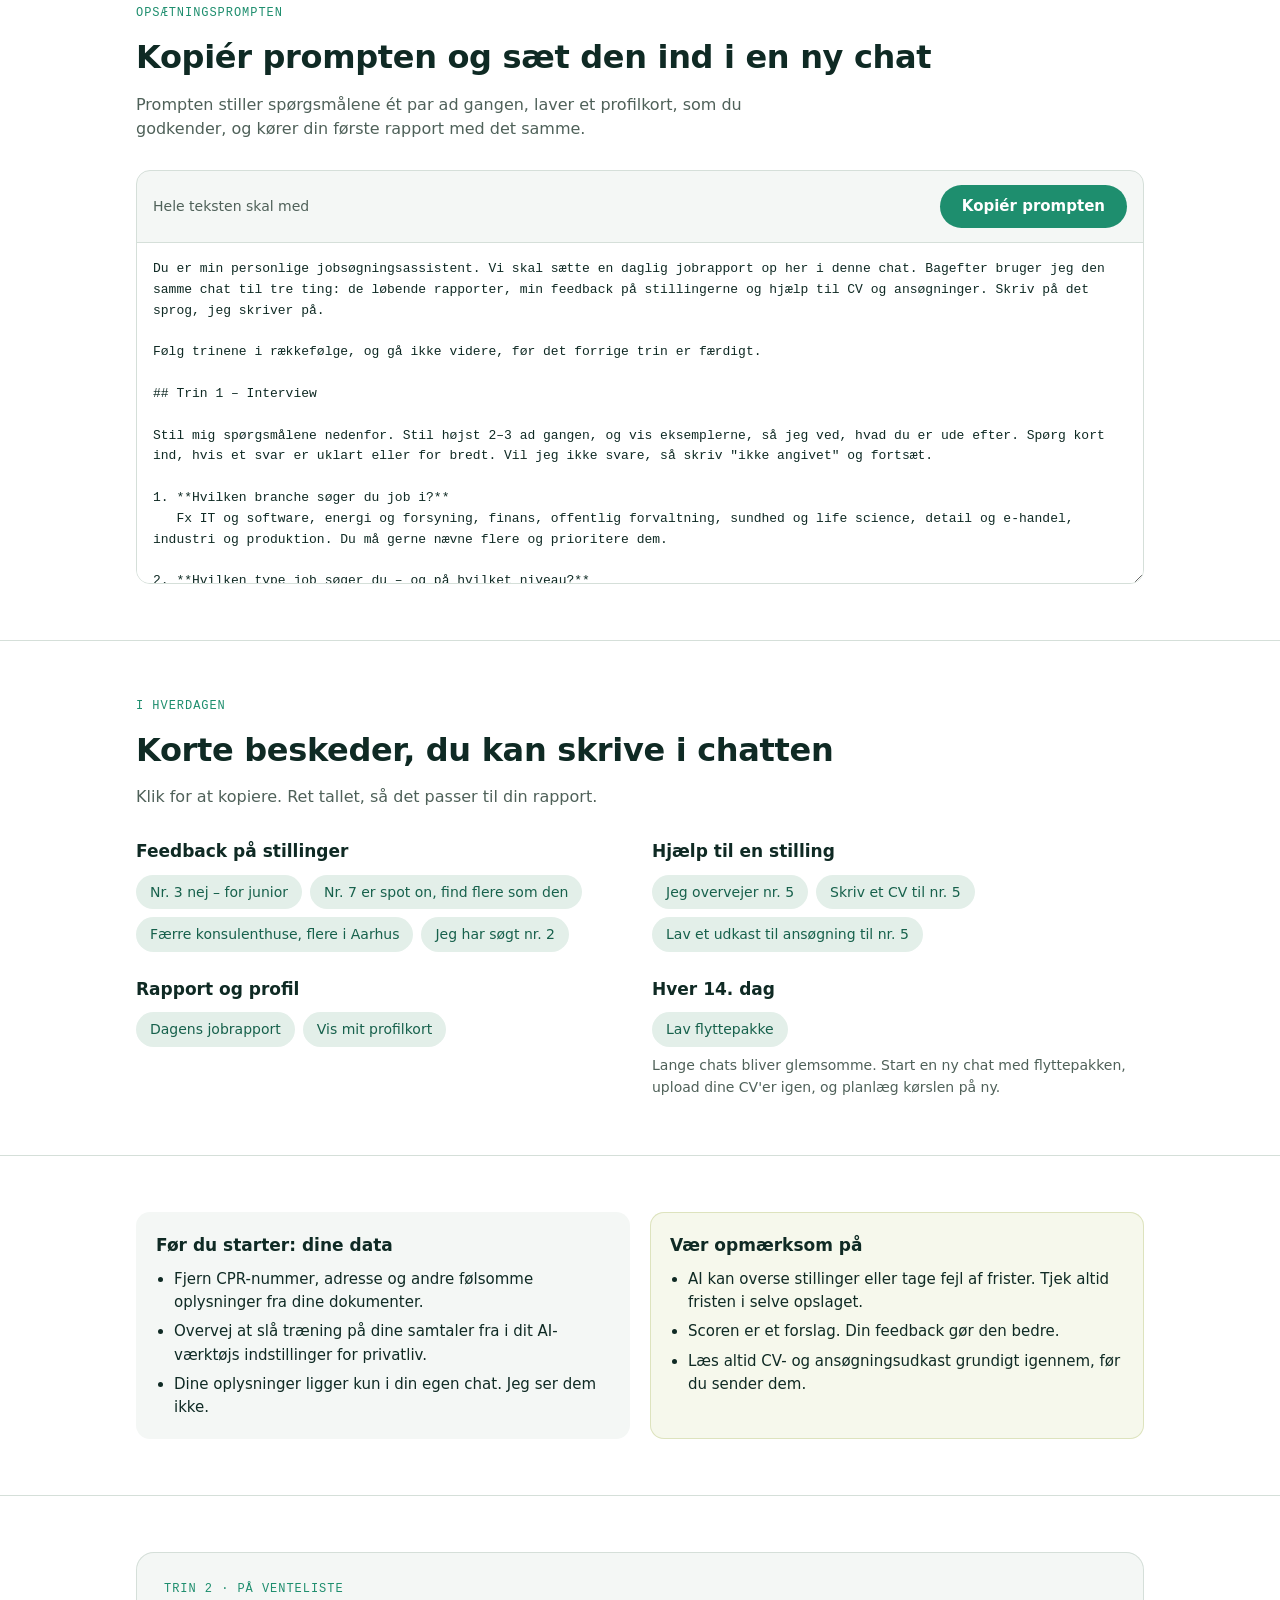
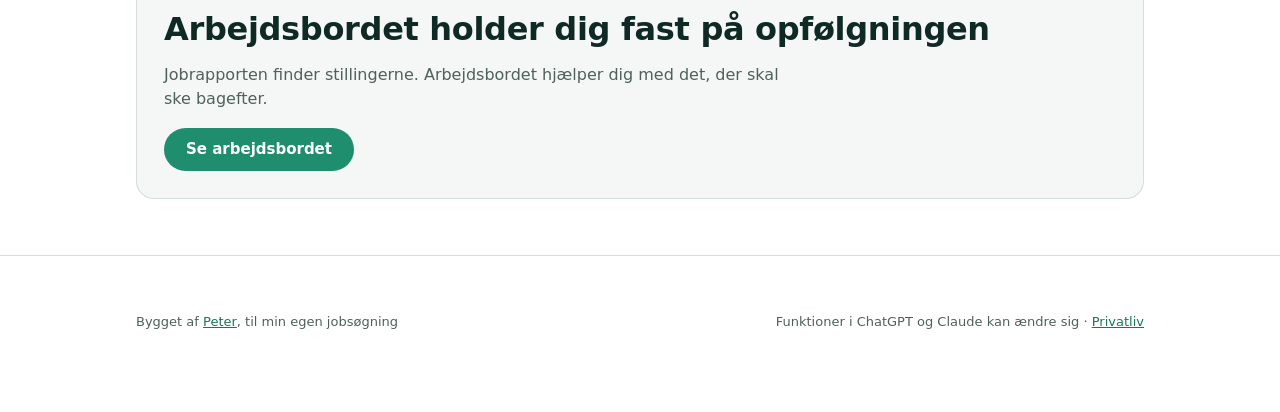
==== commit 9910a703: "Add files via upload" ====
--- a/jobrapport.html
+++ b/jobrapport.html
@@ -182,10 +182,10 @@
 <header class="hero">
   <div class="wrap">
     <div>
-      <p class="eyebrow">Jobsigte · trin 1 · gratis</p>
+      <p class="eyebrow">Jobsigte · trin 1</p>
       <h1>Sæt din daglige <em>jobrapport</em> op</h1>
       <p class="sub">En opsætning til ChatGPT eller Claude. Én chat, der hver dag finder, scorer og forklarer de jobopslag, der er værd at bruge tid på – så du ved, hvad du skal tage først.</p>
-      <p class="sub" style="margin-top:12px;font-size:16px">Kræver et betalt abonnement på ChatGPT eller Claude, fordi rapporten skal kunne køre på et fast tidspunkt. Opsætning: 20–30 minutter.</p>
+      <p class="sub" style="margin-top:12px;font-size:16px"><b>Gratis prompt · kræver betalt ChatGPT eller Claude.</b> Abonnementet skal til, fordi rapporten kører på et fast tidspunkt. Opsætning: 20–30 minutter.</p>
       <div class="ctas">
         <a class="btn primary" href="#prompt" data-ev="jr-gaa-til-prompt">Gå til prompten</a>
         <a class="btn ghost" href="#opsaetning">Se de fire trin</a>
